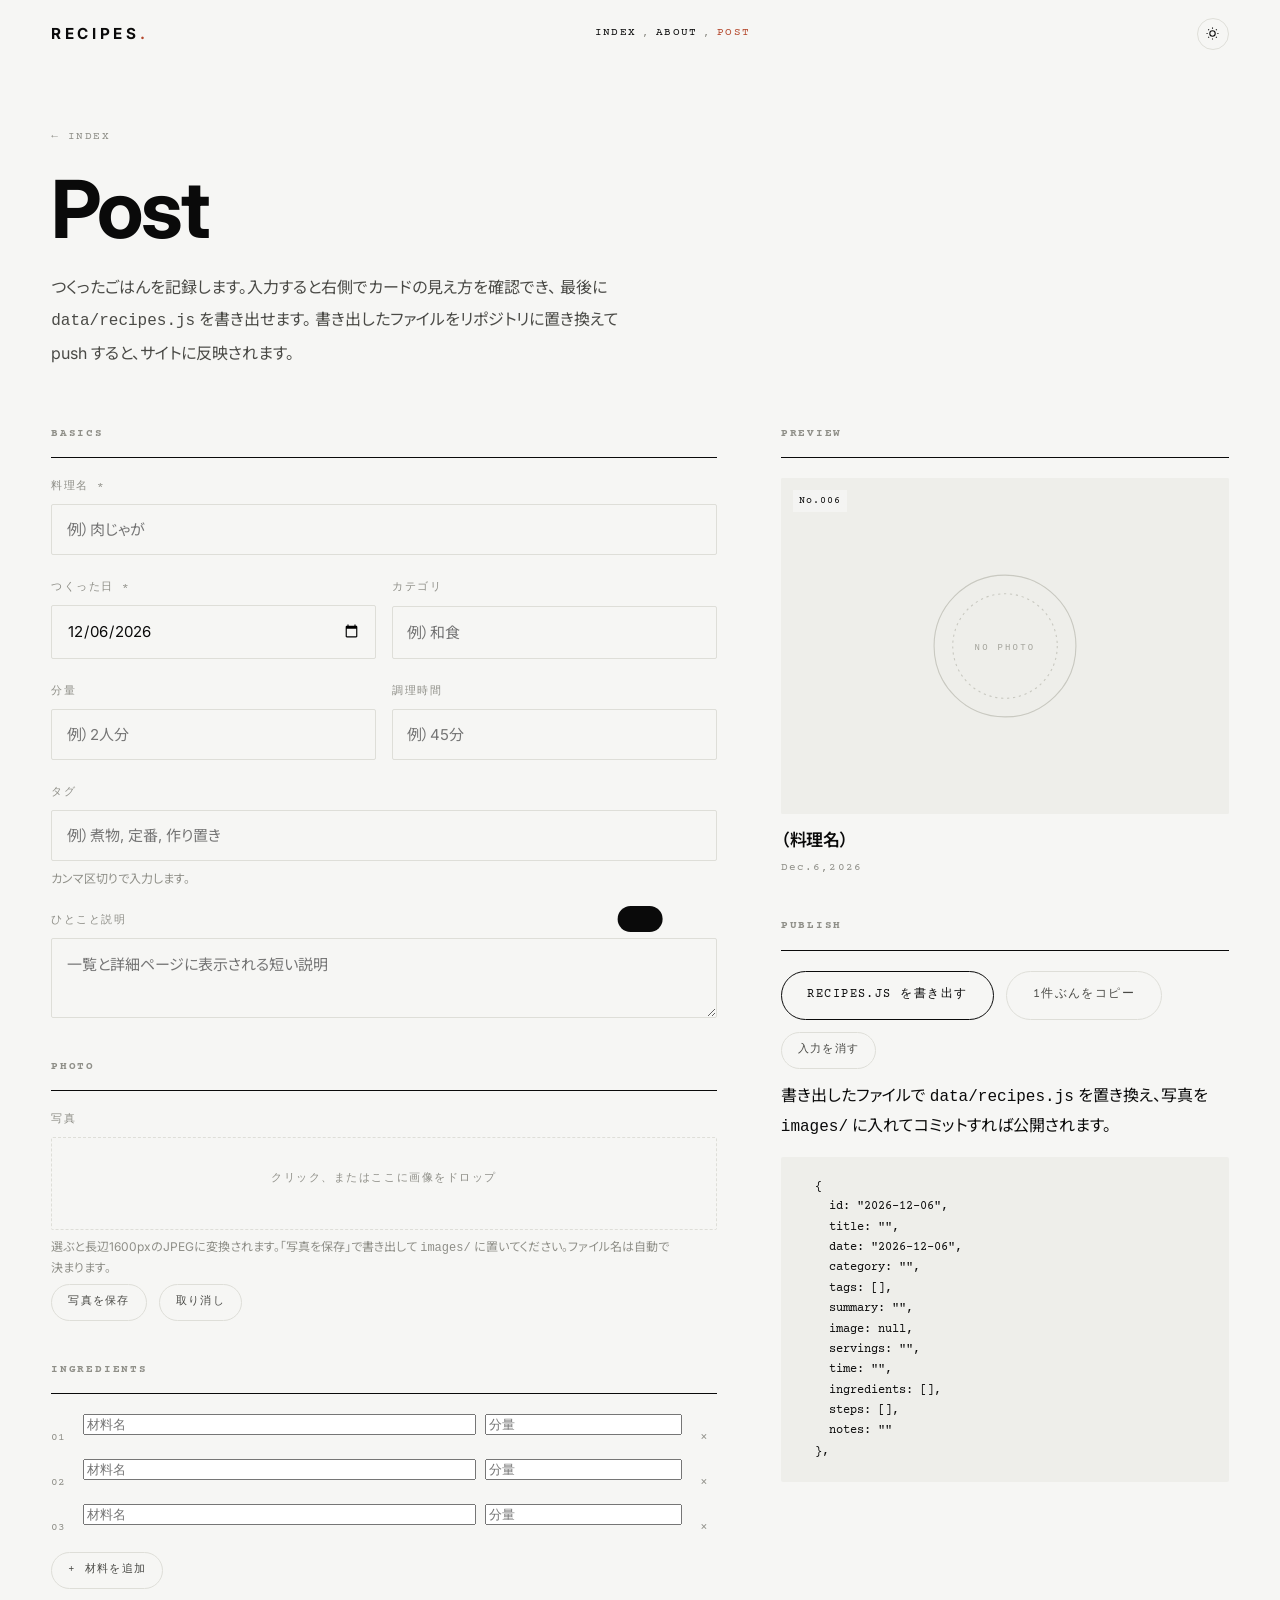
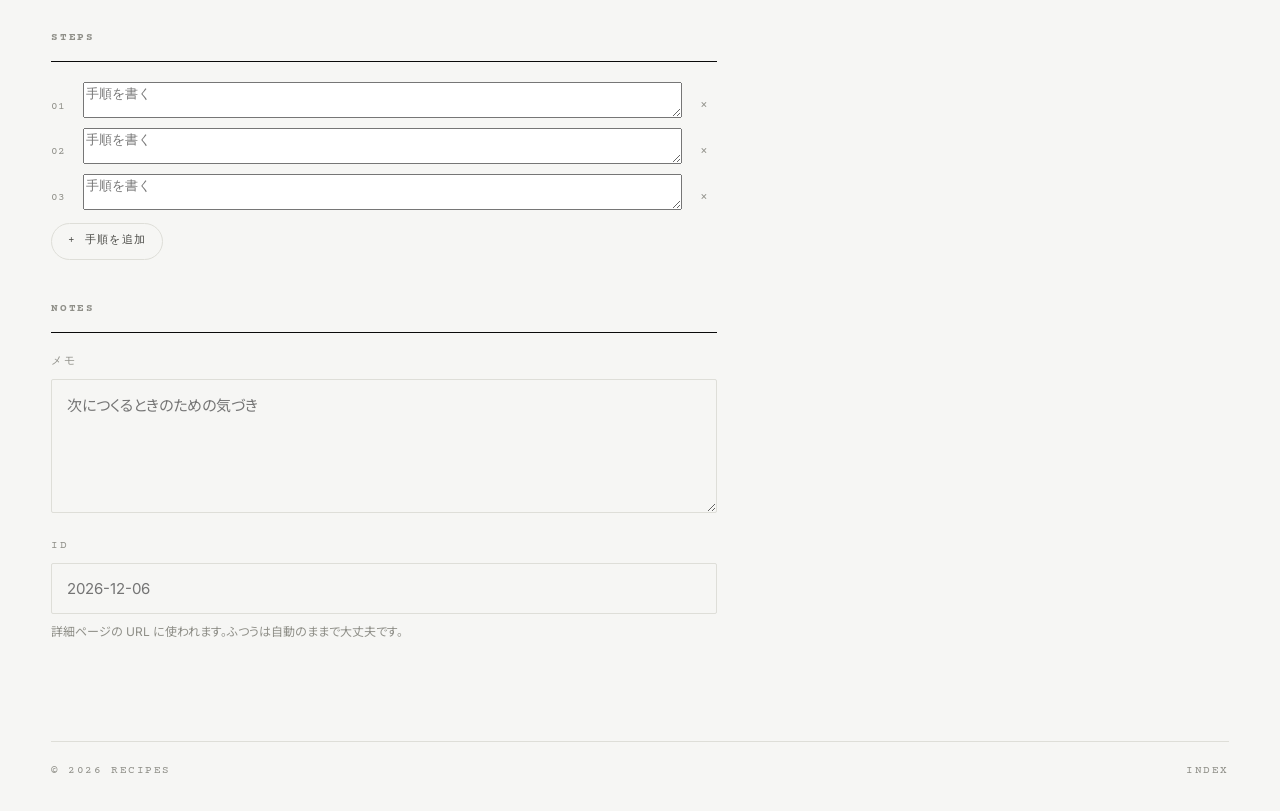
==== admin.html @ 2958c797 "レシピ投稿サイトの土台をつくる andmade.jp の構成と余白の取り方を参考に、静的サイトとして構築した。  - index.html: 時系列の一覧。年ごとにまとまり、カテゴリで絞り込める。  " ====
<!DOCTYPE html>
<html lang="ja">
<head>
<meta charset="UTF-8">
<meta name="viewport" content="width=device-width, initial-scale=1">
<title>Post a recipe — RECIPES</title>
<meta name="description" content="レシピを書いて投稿するためのフォーム。">
<meta name="robots" content="noindex">
<link rel="preconnect" href="https://fonts.googleapis.com">
<link rel="preconnect" href="https://fonts.gstatic.com" crossorigin>
<link href="https://fonts.googleapis.com/css2?family=Courier+Prime:wght@400;700&family=Inter:wght@400;500;600;700&family=Noto+Sans+JP:wght@400;500;700&display=swap" rel="stylesheet">
<link rel="stylesheet" href="assets/css/style.css">
<link rel="icon" href="data:image/svg+xml,<svg xmlns='http://www.w3.org/2000/svg' viewBox='0 0 100 100'><text y='.9em' font-size='90'>🍳</text></svg>">
<script>
  try { var t = localStorage.getItem('theme'); if (t) document.documentElement.dataset.theme = t; } catch (e) {}
</script>
</head>
<body>

<header class="site-header" id="header">
  <div class="wrap">
    <a class="brand" href="index.html">Recipes<span>.</span></a>
    <nav class="nav" aria-label="メインナビゲーション">
      <a href="index.html">Index</a><span class="sep">,</span>
      <a href="index.html#about">About</a><span class="sep">,</span>
      <a href="admin.html" aria-current="page">Post</a>
    </nav>
    <button class="theme-toggle" id="themeToggle" type="button" aria-label="表示テーマを切り替える">
      <svg viewBox="0 0 24 24" fill="none" stroke="currentColor" stroke-width="2" aria-hidden="true">
        <circle cx="12" cy="12" r="5"/><path d="M12 1v2M12 21v2M4.2 4.2l1.4 1.4M18.4 18.4l1.4 1.4M1 12h2M21 12h2M4.2 19.8l1.4-1.4M18.4 5.6l1.4-1.4"/>
      </svg>
    </button>
  </div>
</header>

<main class="form-page wrap">

  <div class="detail__head">
    <p class="mono"><a class="link" href="index.html">&larr; Index</a></p>
    <h1 class="detail__title">Post</h1>
    <p class="detail__lede">
      つくったごはんを記録します。入力すると右側でカードの見え方を確認でき、
      最後に <code>data/recipes.js</code> を書き出せます。
      書き出したファイルをリポジトリに置き換えて push すると、サイトに反映されます。
    </p>
  </div>

  <form class="form-grid" id="postForm" autocomplete="off">

    <!-- ===== 入力 ===== -->
    <div>
      <h2 class="block__title">Basics</h2>

      <div class="field">
        <label for="f-title">料理名 *</label>
        <input type="text" id="f-title" name="title" required placeholder="例）肉じゃが">
      </div>

      <div class="field-row">
        <div class="field">
          <label for="f-date">つくった日 *</label>
          <input type="date" id="f-date" name="date" required>
        </div>
        <div class="field">
          <label for="f-category">カテゴリ</label>
          <input type="text" id="f-category" name="category" list="categoryList" placeholder="例）和食">
          <datalist id="categoryList"></datalist>
        </div>
      </div>

      <div class="field-row">
        <div class="field">
          <label for="f-servings">分量</label>
          <input type="text" id="f-servings" name="servings" placeholder="例）2人分">
        </div>
        <div class="field">
          <label for="f-time">調理時間</label>
          <input type="text" id="f-time" name="time" placeholder="例）45分">
        </div>
      </div>

      <div class="field">
        <label for="f-tags">タグ</label>
        <input type="text" id="f-tags" name="tags" placeholder="例）煮物, 定番, 作り置き">
        <p class="hint">カンマ区切りで入力します。</p>
      </div>

      <div class="field">
        <label for="f-summary">ひとこと説明</label>
        <textarea id="f-summary" name="summary" rows="2" placeholder="一覧と詳細ページに表示される短い説明"></textarea>
      </div>

      <h2 class="block__title" style="margin-top:2.5rem">Photo</h2>
      <div class="field">
        <label for="f-image">写真</label>
        <label class="dropzone" id="dropzone" for="f-image">
          <span class="mono" id="dropLabel">クリック、またはここに画像をドロップ</span>
          <img id="dropPreview" alt="" hidden>
        </label>
        <input type="file" id="f-image" accept="image/*" class="sr-only">
        <p class="hint">
          選ぶと長辺1600pxのJPEGに変換されます。「写真を保存」で書き出して
          <code>images/</code> に置いてください。ファイル名は自動で決まります。
        </p>
        <div class="actions" style="padding-top:0">
          <button type="button" class="btn btn--ghost btn--sm" id="btnSaveImage" disabled>写真を保存</button>
          <button type="button" class="btn btn--ghost btn--sm" id="btnClearImage" disabled>取り消し</button>
        </div>
      </div>

      <h2 class="block__title" style="margin-top:2.5rem">Ingredients</h2>
      <div id="ingredients"></div>
      <div class="actions" style="padding-top:0.25rem">
        <button type="button" class="btn btn--ghost btn--sm" id="addIngredient">+ 材料を追加</button>
      </div>

      <h2 class="block__title" style="margin-top:2.5rem">Steps</h2>
      <div id="steps"></div>
      <div class="actions" style="padding-top:0.25rem">
        <button type="button" class="btn btn--ghost btn--sm" id="addStep">+ 手順を追加</button>
      </div>

      <h2 class="block__title" style="margin-top:2.5rem">Notes</h2>
      <div class="field">
        <label for="f-notes">メモ</label>
        <textarea id="f-notes" name="notes" rows="4" placeholder="次につくるときのための気づき"></textarea>
      </div>

      <div class="field">
        <label for="f-id">ID</label>
        <input type="text" id="f-id" name="id" placeholder="日付と料理名から自動生成されます">
        <p class="hint">詳細ページの URL に使われます。ふつうは自動のままで大丈夫です。</p>
      </div>
    </div>

    <!-- ===== プレビュー / 書き出し ===== -->
    <aside class="preview-pane">
      <div>
        <h2 class="block__title">Preview</h2>
        <div class="view-img">
          <div class="cards" id="previewCard"></div>
        </div>
      </div>

      <div>
        <h2 class="block__title" style="margin-top:1.5rem">Publish</h2>
        <div class="actions" style="padding-top:0">
          <button type="button" class="btn" id="btnDownload">recipes.js を書き出す</button>
          <button type="button" class="btn btn--ghost" id="btnCopy">1件ぶんをコピー</button>
          <button type="button" class="btn btn--ghost btn--sm" id="btnReset">入力を消す</button>
        </div>
        <p class="hint" style="margin-top:0.85rem">
          書き出したファイルで <code>data/recipes.js</code> を置き換え、写真を
          <code>images/</code> に入れてコミットすれば公開されます。
        </p>
        <pre class="output" id="output" aria-live="polite"></pre>
      </div>
    </aside>

  </form>
</main>

<footer class="site-footer">
  <div class="wrap">
    <div class="site-footer__bottom" style="margin-top:0">
      <p class="mono">&copy; <span id="year">2026</span> Recipes</p>
      <p class="mono"><a class="link" href="index.html">Index</a></p>
    </div>
  </div>
</footer>

<div class="toast" id="toast" role="status" aria-live="polite"></div>

<script src="data/recipes.js"></script>
<script src="assets/js/site.js"></script>
<script src="assets/js/admin.js"></script>
</body>
</html>
---- assets/css/style.css ----
/* =========================================================
   RECIPES — a cooking log
   Design: minimal editorial grid, monospace meta labels
   ========================================================= */

/* ---------- tokens ---------- */
:root {
  --bg:        #f6f6f4;
  --bg-sunk:   #eeeeea;
  --ink:       #0a0a0a;
  --ink-soft:  #4a4a46;
  --muted:     #8f8f88;
  --line:      #deded8;
  --accent:    #b4472b;

  --font-sans: "Inter", "Helvetica Neue", Helvetica, Arial,
               "Hiragino Kaku Gothic ProN", "Noto Sans JP", sans-serif;
  --font-mono: "Courier Prime", "SFMono-Regular", Menlo, Consolas, monospace;

  --gutter: clamp(1.25rem, 4vw, 4rem);
  --maxw: 1600px;

  --ease: cubic-bezier(0.22, 1, 0.36, 1);
}

@media (prefers-color-scheme: dark) {
  :root:not([data-theme="light"]) {
    --bg:       #0d0d0c;
    --bg-sunk:  #161614;
    --ink:      #f2f2ee;
    --ink-soft: #b9b9b1;
    --muted:    #77776f;
    --line:     #2a2a27;
    --accent:   #e0724f;
  }
}
:root[data-theme="dark"] {
  --bg:       #0d0d0c;
  --bg-sunk:  #161614;
  --ink:      #f2f2ee;
  --ink-soft: #b9b9b1;
  --muted:    #77776f;
  --line:     #2a2a27;
  --accent:   #e0724f;
}

/* ---------- reset ---------- */
*, *::before, *::after { box-sizing: border-box; }
html { -webkit-text-size-adjust: 100%; scroll-behavior: smooth; }
body {
  margin: 0;
  background: var(--bg);
  color: var(--ink);
  font-family: var(--font-sans);
  font-size: 16px;
  line-height: 1.7;
  font-feature-settings: "palt" 1;
  -webkit-font-smoothing: antialiased;
  overflow-x: hidden;
}
img { max-width: 100%; display: block; }
a { color: inherit; text-decoration: none; }
button { font: inherit; color: inherit; background: none; border: 0; cursor: pointer; }
h1, h2, h3, h4, p, figure, ul, ol, dl, dd { margin: 0; padding: 0; }
ul, ol { list-style: none; }
::selection { background: var(--ink); color: var(--bg); }
:focus-visible { outline: 2px solid var(--accent); outline-offset: 3px; }

/* ---------- utilities ---------- */
.wrap { width: 100%; max-width: var(--maxw); margin-inline: auto; padding-inline: var(--gutter); }

.mono {
  font-family: var(--font-mono);
  font-size: 0.6875rem;
  letter-spacing: 0.14em;
  text-transform: uppercase;
  color: var(--muted);
}

.pill {
  display: inline-block;
  padding: 0.35em 0.9em;
  border: 1px solid var(--line);
  border-radius: 999px;
  font-family: var(--font-mono);
  font-size: 0.6875rem;
  letter-spacing: 0.1em;
  text-transform: uppercase;
  color: var(--ink-soft);
  white-space: nowrap;
  transition: border-color 0.3s var(--ease), color 0.3s var(--ease), background 0.3s var(--ease);
}
a.pill:hover, button.pill:hover { border-color: var(--ink); color: var(--ink); }
.pill[aria-pressed="true"] {
  background: var(--ink); border-color: var(--ink); color: var(--bg);
}

.sr-only {
  position: absolute; width: 1px; height: 1px; padding: 0; margin: -1px;
  overflow: hidden; clip: rect(0 0 0 0); white-space: nowrap; border: 0;
}

/* 日本語の本文は文節で折り返す */
.hero__lede, .strip p, .detail__lede, .step p, .notes p, .field .hint {
  line-break: strict;
  word-break: auto-phrase;
}

/* link with sliding underline */
.link { position: relative; display: inline-block; }
.link::after {
  content: "";
  position: absolute; left: 0; bottom: -2px;
  width: 100%; height: 1px;
  background: currentColor;
  transform: scaleX(0); transform-origin: right;
  transition: transform 0.45s var(--ease);
}
.link:hover::after { transform: scaleX(1); transform-origin: left; }

/* ---------- reveal on scroll ---------- */
.reveal {
  opacity: 0;
  transform: translateY(1.5rem);
  transition: opacity 0.9s var(--ease), transform 0.9s var(--ease);
}
.reveal.is-in { opacity: 1; transform: none; }
@media (prefers-reduced-motion: reduce) {
  .reveal { opacity: 1; transform: none; transition: none; }
  html { scroll-behavior: auto; }
  .scroll-cue .bar::after { animation: none; }
}

/* =========================================================
   header
   ========================================================= */
.site-header {
  position: fixed; inset: 0 0 auto 0;
  z-index: 100;
  padding-block: 1.1rem;
  border-bottom: 1px solid transparent;
  transition: background 0.4s var(--ease), border-color 0.4s var(--ease);
}
.site-header.is-stuck {
  background: color-mix(in srgb, var(--bg) 88%, transparent);
  backdrop-filter: blur(14px);
  border-bottom-color: var(--line);
}
.site-header .wrap {
  display: flex; align-items: center; justify-content: space-between; gap: 1.25rem;
}
.brand {
  font-weight: 700;
  font-size: 0.95rem;
  letter-spacing: 0.24em;
  text-transform: uppercase;
}
.brand span { color: var(--accent); }

.nav { display: flex; align-items: baseline; gap: 0.35rem; }
.nav a, .nav .sep {
  font-family: var(--font-mono);
  font-size: 0.6875rem;
  letter-spacing: 0.12em;
  text-transform: uppercase;
}
.nav .sep { color: var(--muted); }
.nav a[aria-current="page"] { color: var(--accent); }

.theme-toggle {
  flex: none;
  width: 2rem; height: 2rem;
  display: grid; place-items: center;
  border: 1px solid var(--line); border-radius: 999px;
  transition: border-color 0.3s var(--ease), transform 0.4s var(--ease);
}
.theme-toggle:hover { border-color: var(--ink); transform: rotate(45deg); }
.theme-toggle svg { width: 13px; height: 13px; }

/* =========================================================
   hero
   ========================================================= */
.hero-wrap { position: relative; }
.hero {
  min-height: 92svh;
  display: grid;
  align-content: center;
  justify-items: center;
  text-align: center;
  padding-block: 9rem 6rem;
  gap: 1.75rem;
}
.hero__mark {
  font-weight: 700;
  font-size: clamp(2.6rem, 11vw, 9rem);
  line-height: 0.95;
  letter-spacing: 0.1em;
  text-indent: 0.1em;
}
.hero__lede {
  max-width: 46ch;
  font-size: clamp(0.9rem, 1.6vw, 1.0625rem);
  line-height: 1.95;
  color: var(--ink-soft);
  text-wrap: balance;
}
.hero__pills { display: flex; flex-wrap: wrap; gap: 0.5rem; justify-content: center; }

.scroll-cue {
  position: absolute; left: 50%; bottom: 2rem;
  transform: translateX(-50%);
  display: grid; justify-items: center; gap: 0.6rem;
}
.scroll-cue .bar {
  width: 1px; height: 3rem; background: var(--line);
  position: relative; overflow: hidden;
}
.scroll-cue .bar::after {
  content: ""; position: absolute; inset: 0;
  background: var(--ink);
  animation: cue 2.4s var(--ease) infinite;
}
@keyframes cue {
  0%   { transform: translateY(-100%); }
  55%  { transform: translateY(0); }
  100% { transform: translateY(100%); }
}

/* =========================================================
   sections
   ========================================================= */
.section { padding-block: clamp(3.5rem, 8vw, 7rem); }

.section-head {
  display: flex; align-items: flex-end; justify-content: space-between;
  flex-wrap: wrap; gap: 1rem 2rem;
  padding-bottom: 1.25rem;
  border-bottom: 1px solid var(--line);
}
.section-head h2 {
  font-size: clamp(1.5rem, 3.6vw, 2.75rem);
  font-weight: 700;
  letter-spacing: -0.02em;
  line-height: 1.1;
}

/* controls: filters + view switch */
.controls {
  display: flex; align-items: center; justify-content: space-between;
  flex-wrap: wrap; gap: 1rem;
  padding-block: 1.25rem;
  border-bottom: 1px solid var(--line);
}
.filters { display: flex; flex-wrap: wrap; gap: 0.45rem; }

.viewswitch { display: flex; align-items: center; gap: 0.4rem; }
.viewswitch button, .viewswitch .sep {
  font-family: var(--font-mono); font-size: 0.6875rem;
  letter-spacing: 0.12em; text-transform: uppercase;
  color: var(--muted);
  transition: color 0.3s var(--ease);
}
.viewswitch .sep { color: var(--line); }
.viewswitch button[aria-pressed="true"] { color: var(--ink); }

/* =========================================================
   year groups + cards
   ========================================================= */
.year-group { padding-top: clamp(2.25rem, 5vw, 4rem); }
.year-group__label {
  display: flex; align-items: center; gap: 1rem;
  margin-bottom: 1.75rem;
}
.year-group__label b {
  font-family: var(--font-mono);
  font-size: 0.75rem; letter-spacing: 0.18em; font-weight: 400;
}
.year-group__label i { flex: 1; height: 1px; background: var(--line); }

.cards { display: grid; gap: clamp(1.75rem, 3.5vw, 3.25rem) clamp(1rem, 2.5vw, 2rem); }
.view-img .cards { grid-template-columns: repeat(auto-fill, minmax(min(100%, 300px), 1fr)); }

.card { display: block; }
.card__media {
  position: relative;
  aspect-ratio: 4 / 3;
  overflow: hidden;
  background: var(--bg-sunk);
  border-radius: 2px;
}
.card__media img {
  width: 100%; height: 100%; object-fit: cover;
  transition: transform 1.1s var(--ease);
}
.card:hover .card__media img { transform: scale(1.055); }
.card__index {
  position: absolute; top: 0.75rem; left: 0.75rem;
  padding: 0.25em 0.6em;
  background: color-mix(in srgb, var(--bg) 82%, transparent);
  backdrop-filter: blur(6px);
  font-family: var(--font-mono); font-size: 0.625rem; letter-spacing: 0.1em;
}
.card__body { padding-top: 0.9rem; display: grid; gap: 0.35rem; }
.card__title {
  font-size: 1.0625rem; font-weight: 600; letter-spacing: -0.01em; line-height: 1.45;
}
.card__meta {
  display: flex; flex-wrap: wrap; gap: 0.5rem;
  font-family: var(--font-mono); font-size: 0.6875rem;
  letter-spacing: 0.1em; color: var(--muted);
}
.card__date { display: none; }

/* list (Txt) view */
.view-txt .cards { gap: 0; }
.view-txt .card {
  display: grid;
  grid-template-columns: 5.5rem minmax(0, 1fr) auto;
  align-items: center;
  gap: 1.5rem;
  padding-block: 1.15rem;
  border-bottom: 1px solid var(--line);
  transition: padding-inline 0.45s var(--ease), background 0.45s var(--ease);
}
.view-txt .card:hover { padding-inline: 0.85rem; background: var(--bg-sunk); }
.view-txt .card__media { display: none; }
.view-txt .card__body { padding: 0; display: contents; }
.view-txt .card__title { order: 2; font-size: clamp(1rem, 2vw, 1.375rem); font-weight: 500; }
.view-txt .card__meta { order: 3; justify-content: flex-end; }
/* 日付は左の列に出るので、メタ内の日付は隠す */
.view-txt .card__meta span:first-child { display: none; }
.view-txt .card__date {
  order: 1; display: block;
  font-family: var(--font-mono); font-size: 0.6875rem; letter-spacing: 0.08em; color: var(--muted);
}

@media (max-width: 640px) {
  .view-txt .card { grid-template-columns: 4.5rem minmax(0, 1fr); }
  .view-txt .card__meta { order: 4; grid-column: 2; justify-content: flex-start; }
}

.empty {
  padding-block: 5rem;
  text-align: center;
  font-family: var(--font-mono); font-size: 0.8125rem; color: var(--muted);
}

/* =========================================================
   about strip
   ========================================================= */
.strip { border-block: 1px solid var(--line); padding-block: clamp(3rem, 7vw, 6rem); }
.strip__inner { display: grid; gap: clamp(1.5rem, 4vw, 4rem); }
@media (min-width: 900px) { .strip__inner { grid-template-columns: 20ch minmax(0, 1fr); } }
.strip h2 {
  font-size: clamp(1.4rem, 2.6vw, 2rem); font-weight: 700; letter-spacing: -0.02em; line-height: 1.25;
}
.strip p { max-width: 62ch; color: var(--ink-soft); line-height: 2; }
.stats { display: flex; flex-wrap: wrap; gap: 2.5rem; margin-top: 2.5rem; }
.stat b { display: block; font-size: clamp(1.75rem, 4vw, 3rem); font-weight: 700; letter-spacing: -0.03em; line-height: 1; }
.stat span { font-family: var(--font-mono); font-size: 0.6875rem; letter-spacing: 0.14em; text-transform: uppercase; color: var(--muted); }

/* =========================================================
   footer
   ========================================================= */
.site-footer { padding-block: clamp(3rem, 6vw, 5rem) 2rem; }
.site-footer__top {
  display: flex; flex-wrap: wrap; align-items: flex-start; justify-content: space-between;
  gap: 2rem 3rem;
}
.site-footer__mark {
  font-weight: 700; font-size: clamp(2rem, 9vw, 6rem);
  letter-spacing: 0.06em; line-height: 1; text-transform: uppercase;
}
.footer-cols { display: flex; flex-wrap: wrap; gap: 2.5rem; }
.footer-col dt { font-family: var(--font-mono); font-size: 0.6875rem; letter-spacing: 0.14em; text-transform: uppercase; color: var(--muted); margin-bottom: 0.4rem; }
.footer-col dd { font-size: 0.875rem; }
.site-footer__bottom {
  margin-top: 3rem; padding-top: 1.25rem; border-top: 1px solid var(--line);
  display: flex; flex-wrap: wrap; justify-content: space-between; gap: 1rem;
}

/* =========================================================
   recipe detail
   ========================================================= */
.detail { padding-top: 8rem; }
.detail__head { display: grid; gap: 1.25rem; padding-bottom: clamp(2rem, 5vw, 3.5rem); }
.detail__back { justify-self: start; }
.detail__title {
  font-size: clamp(2rem, 6.5vw, 5rem);
  font-weight: 700; letter-spacing: -0.035em; line-height: 1.05;
  text-wrap: balance;
}
.detail__sub { font-family: var(--font-mono); font-size: 0.8125rem; letter-spacing: 0.1em; color: var(--muted); }
.detail__lede { max-width: 60ch; color: var(--ink-soft); line-height: 2; }
.detail__pills { display: flex; flex-wrap: wrap; gap: 0.45rem; }

.detail__hero {
  aspect-ratio: 16 / 9;
  overflow: hidden; background: var(--bg-sunk); border-radius: 2px;
  margin-bottom: clamp(2.5rem, 6vw, 5rem);
}
.detail__hero img { width: 100%; height: 100%; object-fit: cover; }

.specs {
  display: grid; grid-template-columns: repeat(auto-fit, minmax(140px, 1fr));
  gap: 0 2rem;
  border-top: 1px solid var(--line);
  margin-bottom: clamp(2.5rem, 6vw, 4.5rem);
}
.spec { padding: 1.25rem 0; border-bottom: 1px solid var(--line); }
.spec dt { font-family: var(--font-mono); font-size: 0.625rem; letter-spacing: 0.14em; text-transform: uppercase; color: var(--muted); }
.spec dd { margin-top: 0.35rem; font-size: 1.0625rem; font-weight: 500; }

.detail__cols { display: grid; gap: clamp(2.5rem, 6vw, 5rem); align-items: start; }
@media (min-width: 900px) { .detail__cols { grid-template-columns: minmax(0, 22rem) minmax(0, 1fr); } }

.block__title {
  font-family: var(--font-mono); font-size: 0.6875rem; letter-spacing: 0.16em;
  text-transform: uppercase; color: var(--muted);
  padding-bottom: 0.85rem; margin-bottom: 1.25rem; border-bottom: 1px solid var(--ink);
}
@media (min-width: 900px) { .ingredients { position: sticky; top: 6rem; } }

.ing-list li {
  display: flex; align-items: baseline; gap: 0.6rem;
  padding-block: 0.7rem;
  border-bottom: 1px solid var(--line);
}
.ing-list .name { flex: 0 1 auto; }
.ing-list .dots { flex: 1 1 1.5rem; border-bottom: 1px dotted var(--line); transform: translateY(-0.3em); }
.ing-list .amount { font-family: var(--font-mono); font-size: 0.8125rem; color: var(--ink-soft); white-space: nowrap; }

.steps { counter-reset: step; display: grid; gap: 2rem; }
.step {
  display: grid; grid-template-columns: 3rem minmax(0, 1fr); gap: 0 1.25rem;
  padding-bottom: 2rem; border-bottom: 1px solid var(--line);
}
.step:last-child { border-bottom: 0; padding-bottom: 0; }
.step::before {
  counter-increment: step;
  content: counter(step, decimal-leading-zero);
  font-family: var(--font-mono); font-size: 0.8125rem; letter-spacing: 0.06em;
  color: var(--accent); padding-top: 0.28rem;
}
.step p { line-height: 1.95; }
.step figure { grid-column: 2; margin-top: 1rem; }
.step figure img { border-radius: 2px; }

.notes {
  margin-top: clamp(2.5rem, 6vw, 4rem);
  padding: clamp(1.5rem, 3vw, 2.25rem);
  background: var(--bg-sunk); border-radius: 2px;
}
.notes p { color: var(--ink-soft); line-height: 2; }

.detail__nav {
  display: flex; justify-content: space-between; gap: 1rem;
  padding-block: clamp(3rem, 6vw, 5rem);
  border-top: 1px solid var(--line); margin-top: clamp(3rem, 6vw, 5rem);
}
.detail__nav a { display: grid; gap: 0.3rem; }
.detail__nav .next { text-align: right; }
.detail__nav strong { font-size: 1.0625rem; font-weight: 500; }

/* =========================================================
   post form (admin)
   ========================================================= */
.form-page { padding-top: 8rem; }
.form-grid { display: grid; gap: clamp(2rem, 5vw, 4rem); align-items: start; }
@media (min-width: 1080px) { .form-grid { grid-template-columns: minmax(0, 1fr) minmax(0, 28rem); } }

.field { display: grid; gap: 0.45rem; margin-bottom: 1.5rem; }
.field > label {
  font-family: var(--font-mono); font-size: 0.6875rem;
  letter-spacing: 0.14em; text-transform: uppercase; color: var(--muted);
}
.field input[type="text"],
.field input[type="date"],
.field textarea {
  width: 100%;
  padding: 0.75rem 0.9rem;
  background: transparent;
  color: var(--ink);
  border: 1px solid var(--line);
  border-radius: 2px;
  font: inherit; font-size: 0.9375rem;
  transition: border-color 0.3s var(--ease);
}
.field textarea { resize: vertical; min-height: 5rem; line-height: 1.8; }
.field input:focus, .field textarea:focus { outline: none; border-color: var(--ink); }
.field .hint { font-size: 0.75rem; color: var(--muted); line-height: 1.6; }

.field-row { display: grid; gap: 1rem; grid-template-columns: repeat(auto-fit, minmax(150px, 1fr)); }

.repeat-row {
  display: grid; grid-template-columns: 1.4rem minmax(0, 1fr) 1.6rem;
  gap: 0.6rem; align-items: start; margin-bottom: 0.6rem;
}
.repeat-row .idx {
  font-family: var(--font-mono); font-size: 0.6875rem; color: var(--muted); padding-top: 0.95rem;
}
.repeat-row .pair { display: grid; grid-template-columns: minmax(0, 2fr) minmax(0, 1fr); gap: 0.6rem; }
.repeat-row .del {
  padding-top: 0.75rem; font-family: var(--font-mono); font-size: 0.8125rem; color: var(--muted);
  transition: color 0.3s var(--ease);
}
.repeat-row .del:hover { color: var(--accent); }

.btn {
  display: inline-flex; align-items: center; gap: 0.6rem;
  padding: 0.85rem 1.6rem;
  border: 1px solid var(--ink); border-radius: 999px;
  font-family: var(--font-mono); font-size: 0.75rem;
  letter-spacing: 0.12em; text-transform: uppercase;
  transition: background 0.35s var(--ease), color 0.35s var(--ease), transform 0.2s var(--ease);
}
.btn:hover { background: var(--ink); color: var(--bg); }
.btn:active { transform: translateY(1px); }
.btn--ghost { border-color: var(--line); color: var(--ink-soft); }
.btn--ghost:hover { background: transparent; border-color: var(--ink); color: var(--ink); }
.btn--sm { padding: 0.5rem 1rem; font-size: 0.6875rem; }

.actions { display: flex; flex-wrap: wrap; gap: 0.75rem; padding-top: 1rem; }

.output {
  margin-top: 1rem;
  padding: 1.25rem;
  background: var(--bg-sunk); border-radius: 2px;
  font-family: var(--font-mono); font-size: 0.75rem; line-height: 1.7;
  white-space: pre-wrap; word-break: break-all;
  max-height: 22rem; overflow: auto;
}

.dropzone {
  display: grid; place-items: center; gap: 0.5rem;
  padding: 2rem 1rem;
  border: 1px dashed var(--line); border-radius: 2px;
  text-align: center; cursor: pointer;
  transition: border-color 0.3s var(--ease), background 0.3s var(--ease);
}
.dropzone:hover, .dropzone.is-over { border-color: var(--ink); background: var(--bg-sunk); }
.dropzone img { max-height: 10rem; border-radius: 2px; }

.preview-pane { display: grid; gap: 1rem; }
@media (min-width: 1080px) { .preview-pane { position: sticky; top: 6rem; } }

.toast {
  position: fixed; left: 50%; bottom: 2rem; transform: translate(-50%, 250%);
  padding: 0.8rem 1.4rem; border-radius: 999px;
  background: var(--ink); color: var(--bg);
  font-family: var(--font-mono); font-size: 0.75rem; letter-spacing: 0.1em;
  z-index: 200; transition: transform 0.5s var(--ease);
}
.toast.is-on { transform: translate(-50%, 0); }
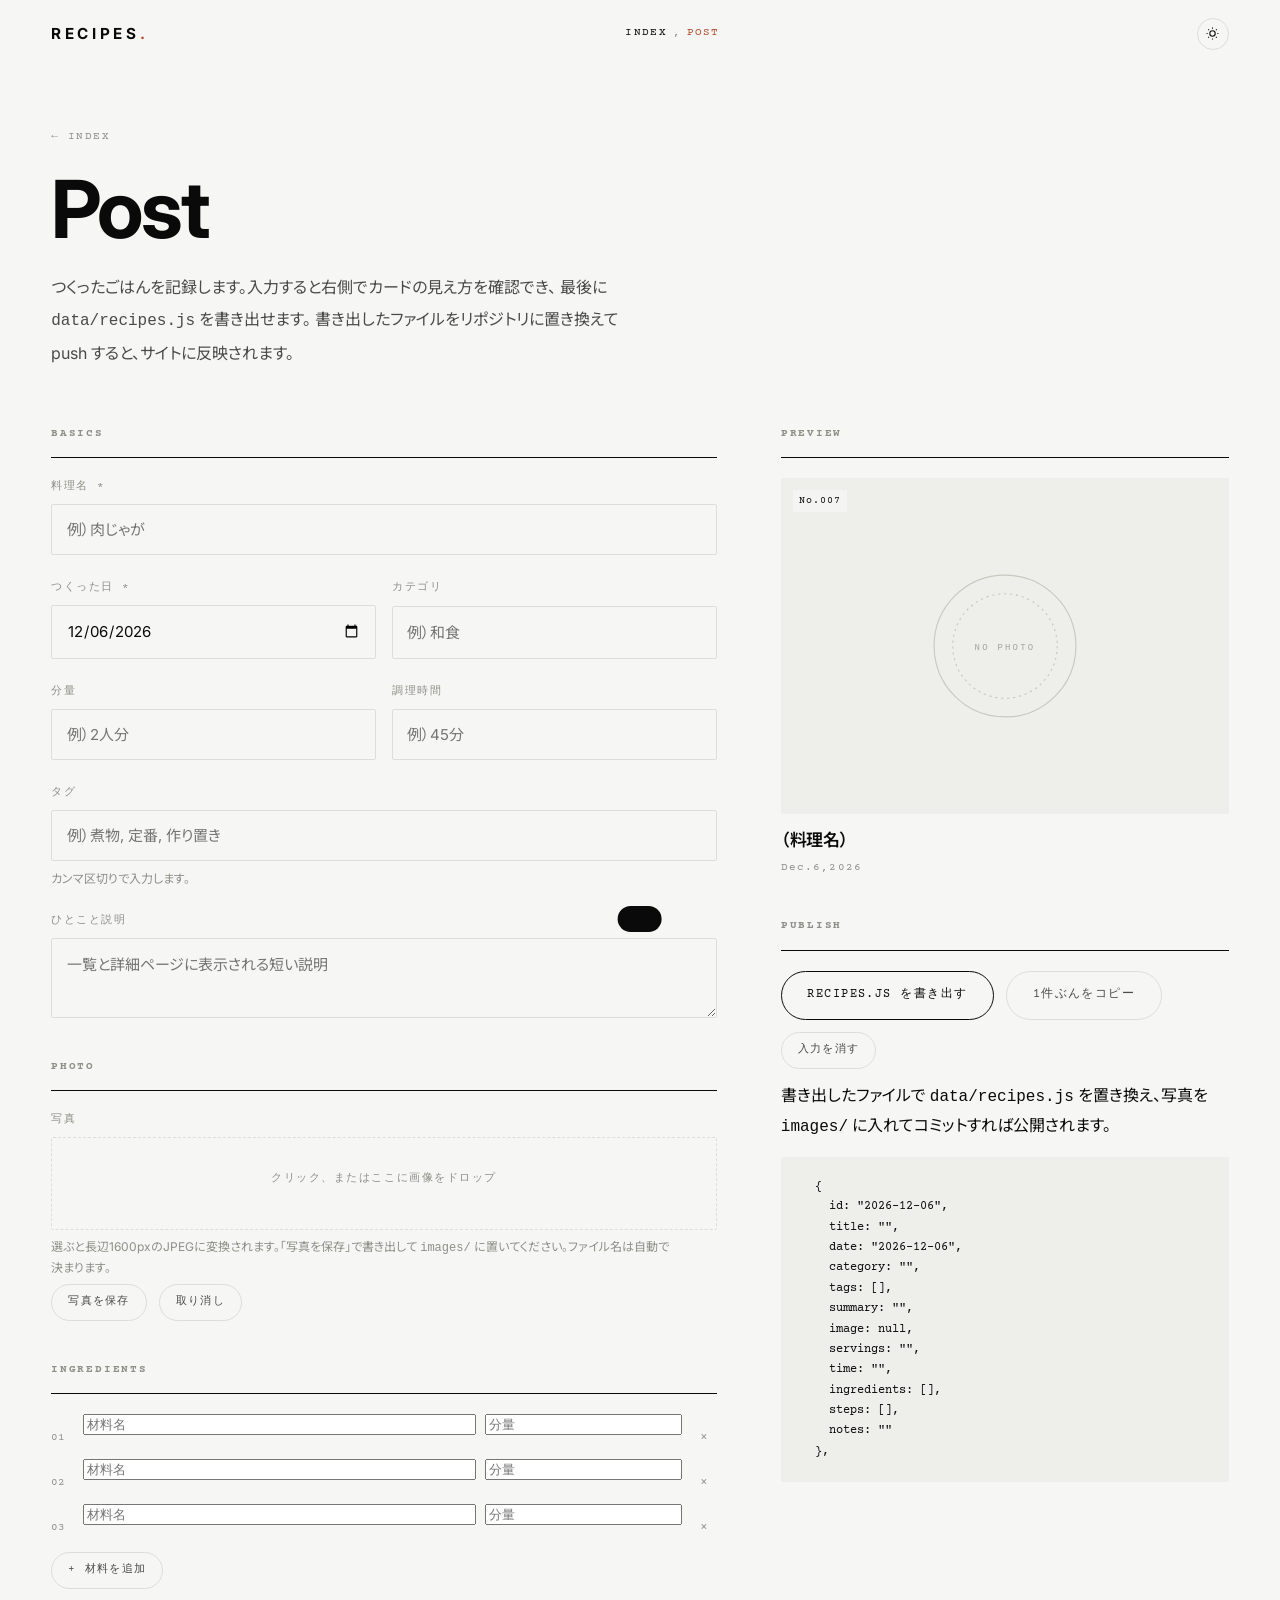
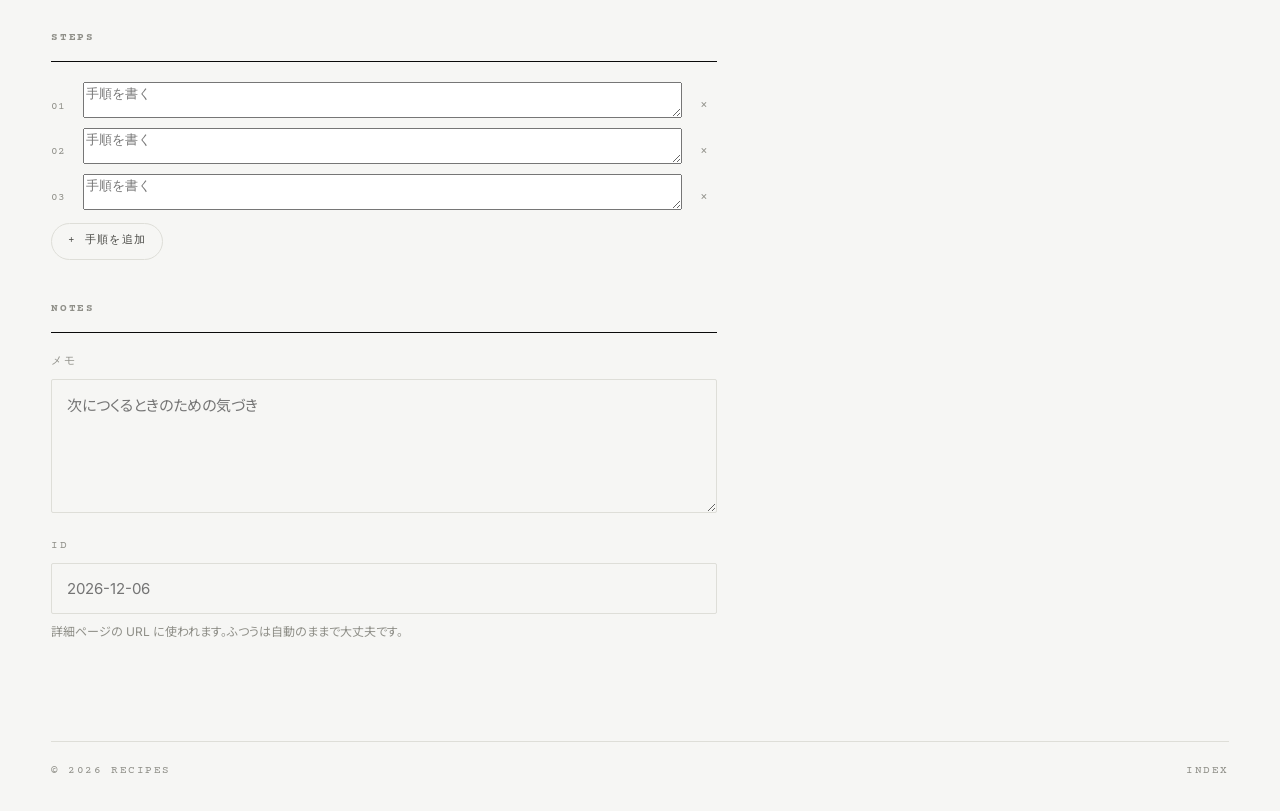
==== commit 867fc87e: "説明文を省いてシンプルにする - トップのサブタイトルを「作ったご飯の備忘録」の一行に。   英語のリード文と3つのピルを外した - About セクション（説明文と件数の集計）をまるごと削除。   " ====
--- a/admin.html
+++ b/admin.html
@@ -22,7 +22,6 @@
     <a class="brand" href="index.html">Recipes<span>.</span></a>
     <nav class="nav" aria-label="メインナビゲーション">
       <a href="index.html">Index</a><span class="sep">,</span>
-      <a href="index.html#about">About</a><span class="sep">,</span>
       <a href="admin.html" aria-current="page">Post</a>
     </nav>
     <button class="theme-toggle" id="themeToggle" type="button" aria-label="表示テーマを切り替える">
--- a/assets/css/style.css
+++ b/assets/css/style.css
@@ -101,7 +101,7 @@
 }
 
 /* 日本語の本文は文節で折り返す */
-.hero__lede, .strip p, .detail__lede, .step p, .notes p, .field .hint {
+.detail__lede, .step p, .notes p, .field .hint {
   line-break: strict;
   word-break: auto-phrase;
 }
@@ -198,13 +198,11 @@
   text-indent: 0.1em;
 }
 .hero__lede {
-  max-width: 46ch;
-  font-size: clamp(0.9rem, 1.6vw, 1.0625rem);
-  line-height: 1.95;
+  font-size: clamp(0.8125rem, 1.5vw, 1rem);
+  letter-spacing: 0.22em;
+  text-indent: 0.22em;
   color: var(--ink-soft);
-  text-wrap: balance;
-}
-.hero__pills { display: flex; flex-wrap: wrap; gap: 0.5rem; justify-content: center; }
+}
 
 .scroll-cue {
   position: absolute; left: 50%; bottom: 2rem;
@@ -346,20 +344,6 @@
 }
 
 /* =========================================================
-   about strip
-   ========================================================= */
-.strip { border-block: 1px solid var(--line); padding-block: clamp(3rem, 7vw, 6rem); }
-.strip__inner { display: grid; gap: clamp(1.5rem, 4vw, 4rem); }
-@media (min-width: 900px) { .strip__inner { grid-template-columns: 20ch minmax(0, 1fr); } }
-.strip h2 {
-  font-size: clamp(1.4rem, 2.6vw, 2rem); font-weight: 700; letter-spacing: -0.02em; line-height: 1.25;
-}
-.strip p { max-width: 62ch; color: var(--ink-soft); line-height: 2; }
-.stats { display: flex; flex-wrap: wrap; gap: 2.5rem; margin-top: 2.5rem; }
-.stat b { display: block; font-size: clamp(1.75rem, 4vw, 3rem); font-weight: 700; letter-spacing: -0.03em; line-height: 1; }
-.stat span { font-family: var(--font-mono); font-size: 0.6875rem; letter-spacing: 0.14em; text-transform: uppercase; color: var(--muted); }
-
-/* =========================================================
    footer
    ========================================================= */
 .site-footer { padding-block: clamp(3rem, 6vw, 5rem) 2rem; }
@@ -395,7 +379,7 @@
 .detail__pills { display: flex; flex-wrap: wrap; gap: 0.45rem; }
 
 .detail__hero {
-  aspect-ratio: 16 / 9;
+  aspect-ratio: 3 / 2;
   overflow: hidden; background: var(--bg-sunk); border-radius: 2px;
   margin-bottom: clamp(2.5rem, 6vw, 5rem);
 }
@@ -443,8 +427,9 @@
   color: var(--accent); padding-top: 0.28rem;
 }
 .step p { line-height: 1.95; }
-.step figure { grid-column: 2; margin-top: 1rem; }
-.step figure img { border-radius: 2px; }
+/* 手順の写真。縦長でも高くなりすぎないよう幅で抑える */
+.step figure { grid-column: 2; margin-top: 1.1rem; max-width: 32rem; }
+.step figure img { width: 100%; border-radius: 2px; background: var(--bg-sunk); }
 
 .notes {
   margin-top: clamp(2.5rem, 6vw, 4rem);
